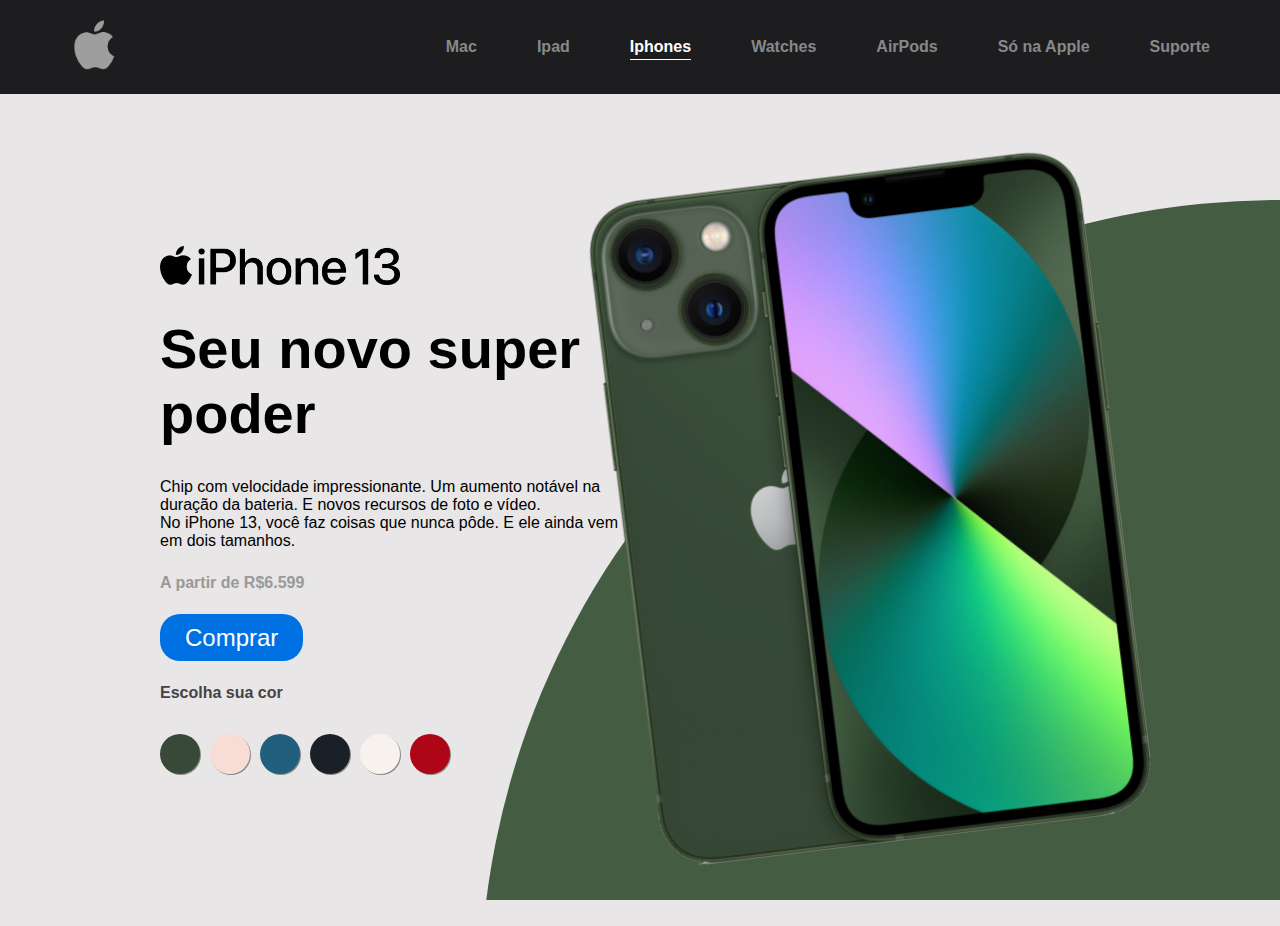
==== index.html @ 0acbd28d "projeto inicial" ====
<!DOCTYPE html>
<html lang="en">

<head>
    <meta charset="UTF-8">
    <meta name="viewport" content="width=device-width, initial-scale=1.0">
    <title>Apple</title>
    <link rel="shortcut icon" href="images/logo.png" type="image/x-icon">
    <link rel="stylesheet" href="style.css">
</head>

<body>
    <header>
        <nav class="navigation">
            <a href="#"><img src="images/logo.png" alt="logoiphone" class="logo"></a>
            <ul>
                <li><a href="#">Mac</a></li>
                <li><a href="#">Ipad</a></li>
                <li><a href="#" class="check">Iphones</a></li>
                <li><a href="#">Watches</a></li>
                <li><a href="#">AirPods</a></li>
                <li><a href="#">Só na Apple</a></li>
                <li><a href="#">Suporte</a></li>
            </ul>
        </nav>
    </header>

    <main>
        <section>
            <div class="circle"></div>
            <div class="main-text">
                <img src="images/iphone13.png" alt="iphone13">
                <h3>Seu novo super poder</h3>
                <p>Chip com velocidade impressionante. Um aumento notável na duração da bateria. E novos recursos de
                    foto e vídeo. <br> No iPhone 13, você faz coisas que nunca pôde. E ele ainda vem em dois tamanhos.
                </p>
                <h6>A partir de R$6.599</h6>
                <a href="#" class="btn">Comprar</a>
                <div class="text">
                    <h5>Escolha sua cor</h5>
                </div>
                <div class="content">
                    <span id="green" onclick="imgSlider('images/green.png'); circleChange('#445c42')"></span>
                    <span id="pink" onclick="imgSlider('images/pink.png'); circleChange('#ffc9cf')"></span>
                    <span id="blue" onclick="imgSlider('images/blue.png'); circleChange('#0b839e')"></span>
                    <span id="black" onclick="imgSlider('images/black.png'); circleChange('#092732')"></span>
                    <span id="white" onclick="imgSlider('images/white.png');circleChange('#e0dbd7')"></span>
                    <span id="red" onclick="imgSlider('images/red.png');circleChange('#cf4f68')"></span>
                </div>
            </div>
            <div class="main-img">
                <img src="images/green.png" alt="Imagem do iphone" id="phone">
            </div>
        </section>
    </main>
<script src="script.js"></script>
</body>
</html>
---- style.css ----
*{
    margin: 0;
    padding: 0;
    box-sizing: border-box;
    list-style: none;
    text-decoration: none;
    font-family: sans-serif;
}
body{
    background: #e8e6e7;
}
header{
    padding: 20px 70px;
    background: #1d1d1f;
}
.navigation{
    display: flex;
    align-items: center;
    justify-content: space-between;
}
.navigation .logo{
    width: 50px;
}
.navigation ul{
    display: flex;
    align-items: center;
    gap: 60px;
}
.navigation ul li a{
    color: #888;
    font-weight: 600;
    padding-bottom: 4px;
    transition: all 0.5s ease-in-out;
}
.navigation ul li a:hover{
    color: #fff;
    border-bottom: 1px solid #fff;
}
.navigation .check{
    color: #fff;
    border-bottom: 1px solid #fff;
}

/*Main*/

main section{
    display: flex;
    align-items: center;
    justify-content: space-between;
    padding: 5rem 10rem;
}
.main-text img{
    width: 15rem;
    margin-bottom: 3vh;
}
.main-text h3{
    font-size: 3.5rem;
    margin-bottom: 2rem;
}
.main-text p{
    margin-bottom: 1.5rem;
}
.main-text h6{
    color: #999;
    font-size: 1rem;
    margin-bottom: 2rem;
}
.main-text .btn{
    padding: 10px 25px;
    background: #0071e3;
    border-radius: 20px;
    color: #fff;
    font-size: 1.5rem;
    transition: all 0.5s;
}
.main-text .btn:hover{
    opacity: .85;
}
.main-text .text h5{
    font-size: 1rem;
    color: #444;
    margin-top: 2rem;
    margin-bottom: 2rem;
}
.main-text .content {
    display: flex;
    align-items: center;
    gap: 10px;
}
.main-text .content span{
    width: 40px;
    height: 40px;
    border-radius: 50%;
    cursor: pointer;
    box-shadow: 1px 1px #888;
    transition: all 0.5s;
}
.main-text .content span:hover{
    opacity: .80;
}
#green{
    background: #384937;
}
#pink{
    background: #f8ddd6;
}
#blue{
    background: #225f7e;
}
#black{
    background: #192028;
}
#white{
    background: #f7f2ee;
}
#red{
    background: #ae0617;
}

.main-img{
    transition: all 1s ease;
    z-index: 100;
}

.main-img img{
    width: 500px;
    transform: rotate(-7deg);
}


.circle{
    position: absolute;
    top: 0;
    left: 0;
    width: 100%;
    height: 100%;
    background-color: #445c42;
    clip-path: circle(800px at right 1000px);
}
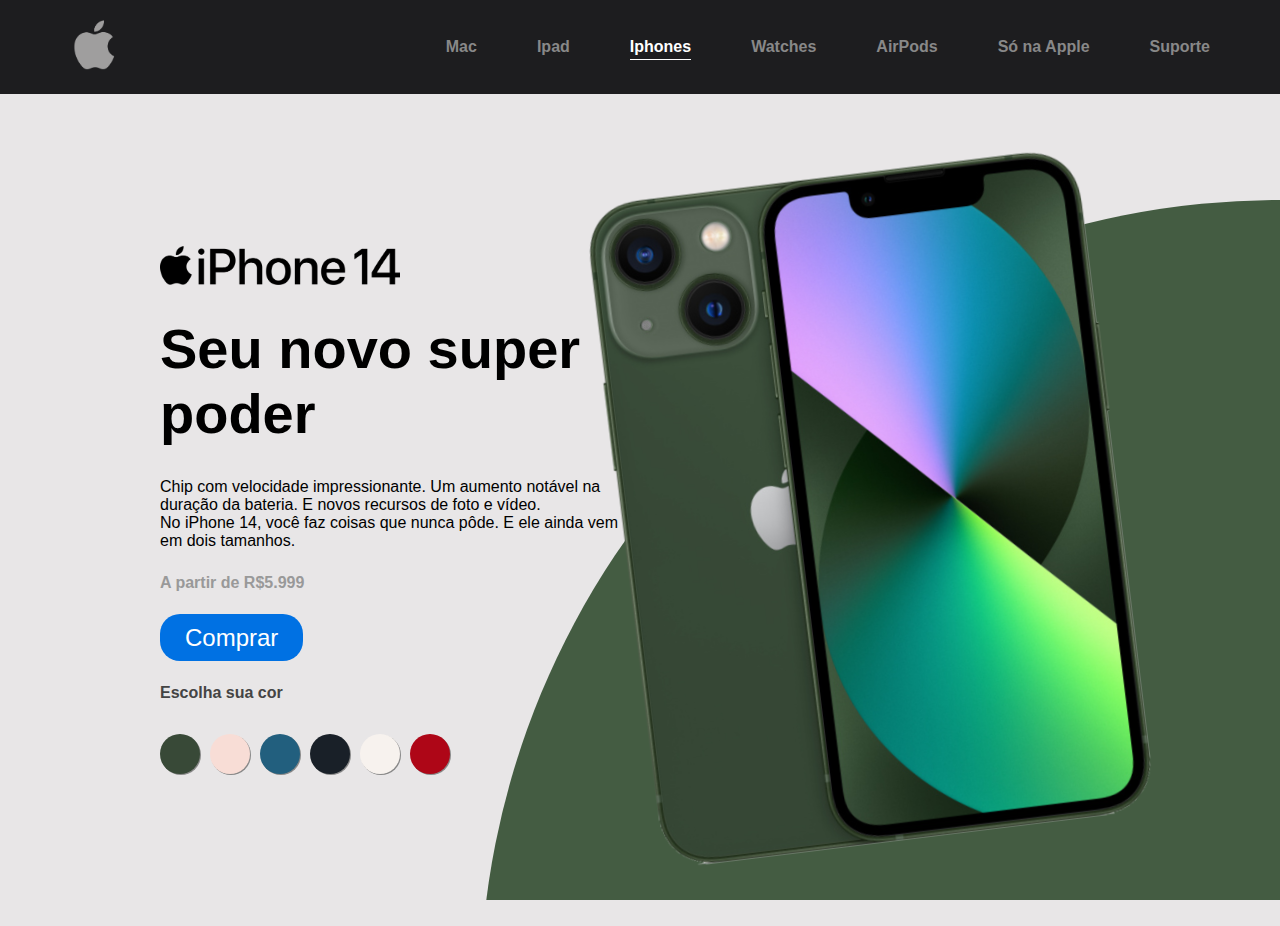
==== commit 3d5825d1: "adição airpods" ====
--- a/index.html
+++ b/index.html
@@ -18,7 +18,7 @@
                 <li><a href="#">Ipad</a></li>
                 <li><a href="#" class="check">Iphones</a></li>
                 <li><a href="#">Watches</a></li>
-                <li><a href="#">AirPods</a></li>
+                <li><a href="arquivos/airpods.html">AirPods</a></li>
                 <li><a href="#">Só na Apple</a></li>
                 <li><a href="#">Suporte</a></li>
             </ul>
@@ -29,12 +29,12 @@
         <section>
             <div class="circle"></div>
             <div class="main-text">
-                <img src="images/iphone13.png" alt="iphone13">
+                <img src="images/logoiphone14.png" alt="iphone14">
                 <h3>Seu novo super poder</h3>
                 <p>Chip com velocidade impressionante. Um aumento notável na duração da bateria. E novos recursos de
-                    foto e vídeo. <br> No iPhone 13, você faz coisas que nunca pôde. E ele ainda vem em dois tamanhos.
+                    foto e vídeo. <br> No iPhone 14, você faz coisas que nunca pôde. E ele ainda vem em dois tamanhos.
                 </p>
-                <h6>A partir de R$6.599</h6>
+                <h6>A partir de R$5.999</h6>
                 <a href="#" class="btn">Comprar</a>
                 <div class="text">
                     <h5>Escolha sua cor</h5>
@@ -45,7 +45,7 @@
                     <span id="blue" onclick="imgSlider('images/blue.png'); circleChange('#0b839e')"></span>
                     <span id="black" onclick="imgSlider('images/black.png'); circleChange('#092732')"></span>
                     <span id="white" onclick="imgSlider('images/white.png');circleChange('#e0dbd7')"></span>
-                    <span id="red" onclick="imgSlider('images/red.png');circleChange('#cf4f68')"></span>
+                    <span id="red" onclick="imgSlider('images/red.png');circleChange('#b81414')"></span>
                 </div>
             </div>
             <div class="main-img">
@@ -53,6 +53,6 @@
             </div>
         </section>
     </main>
-<script src="script.js"></script>
+<script src="js/script.js"></script>
 </body>
 </html>